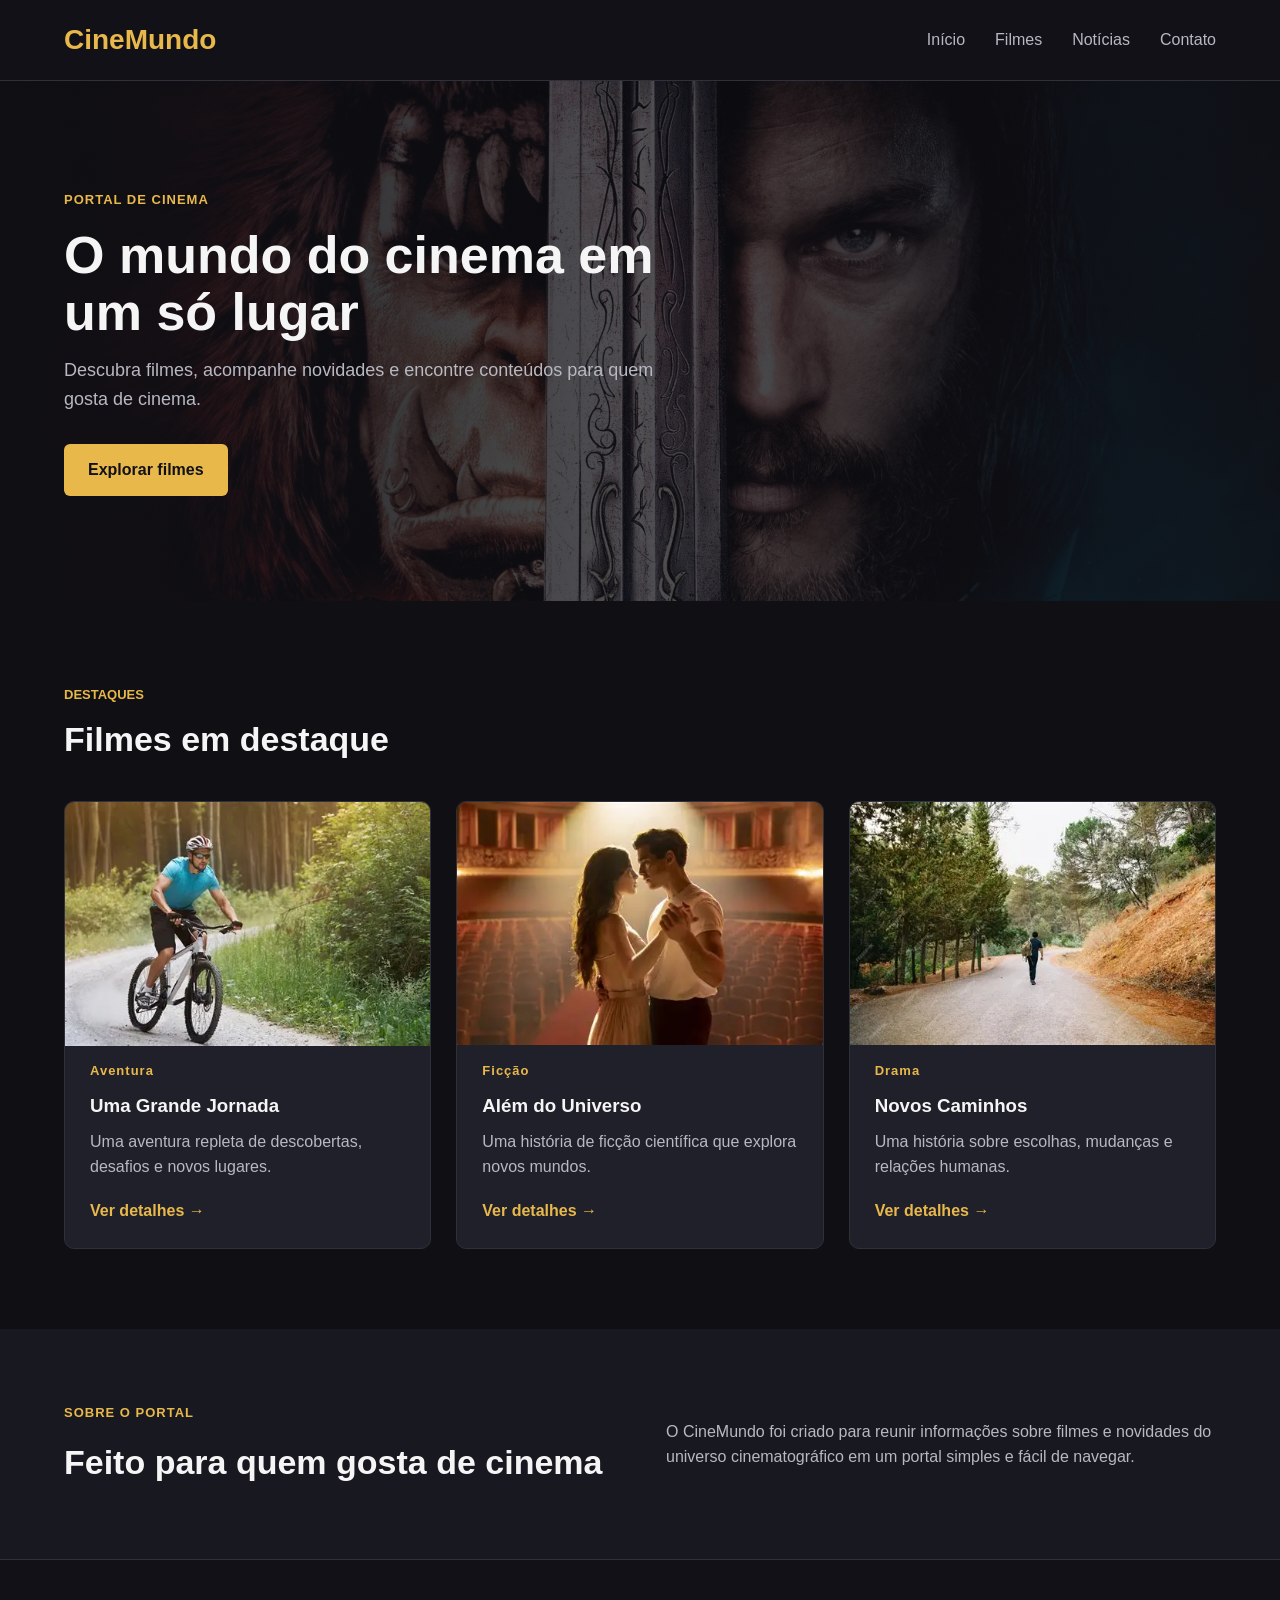
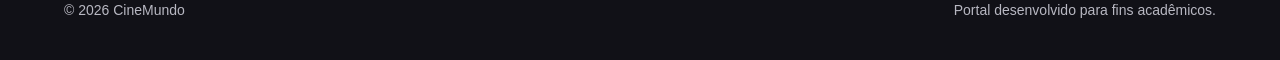
==== index.html @ a2cfa228 "portal-cinema-concluido" ====
<!DOCTYPE html>
<html lang="pt-BR">
<head>
    <meta charset="UTF-8">
    <meta name="viewport" content="width=device-width, initial-scale=1.0">
    <title>CineMundo - Início</title>
    <link rel="stylesheet" href="css/style.css">
    <link rel="stylesheet" href="css/reset.css">
    <link rel="stylesheet" href="css/global.css">
    <link rel="stylesheet" href="css/home.css">
</head>

<body>

    <header>
        <div class="container cabecalho">
            <a href="index.html" class="logo">CineMundo</a>

            <nav>
                <ul>
                    <li><a href="index.html">Início</a></li>
                    <li><a href="filmes.html">Filmes</a></li>
                    <li><a href="noticias.html">Notícias</a></li>
                    <li><a href="contato.html">Contato</a></li>
                </ul>
            </nav>
        </div>
    </header>

    <main>

        <section class="destaque">
            <div class="container destaque-conteudo">
                <div>
                    <span class="categoria">PORTAL DE CINEMA</span>
                    <h1>O mundo do cinema em um só lugar</h1>
                    <p>
                        Descubra filmes, acompanhe novidades e encontre
                        conteúdos para quem gosta de cinema.
                    </p>

                    <a href="filmes.html" class="botao">Explorar filmes</a>
                </div>
            </div>
        </section>

        <section class="secao">
            <div class="container">
                <div class="titulo-secao">
                    <span>DESTAQUES</span>
                    <h2>Filmes em destaque</h2>
                </div>

                <div class="cards">

                    <article class="card">
                        <div class="imagem-card">
                            <img src="img/filme1.webp" alt="Imagem do filme Uma Grande Jornada">
                        </div>
                        <div class="card-conteudo">
                            <span class="categoria">Aventura</span>
                            <h3>Uma Grande Jornada</h3>
                            <p>
                                Uma aventura repleta de descobertas,
                                desafios e novos lugares.
                            </p>
                            <a href="filmes.html">Ver detalhes →</a>
                        </div>
                    </article>

                    <article class="card">
                        <div class="imagem-card">
                            <img src="img/filme2.webp" alt="Imagem do filme Além do Universo">
                        </div>
                        <div class="card-conteudo">
                            <span class="categoria">Ficção</span>
                            <h3>Além do Universo</h3>
                            <p>
                                Uma história de ficção científica que
                                explora novos mundos.
                            </p>
                            <a href="filmes.html">Ver detalhes →</a>
                        </div>
                    </article>

                    <article class="card">
                        <div class="imagem-card">
                            <img src="img/filme3.webp" alt="Imagem do filme Novos Caminhos">
                        </div>
                        <div class="card-conteudo">
                            <span class="categoria">Drama</span>
                            <h3>Novos Caminhos</h3>
                            <p>
                                Uma história sobre escolhas, mudanças
                                e relações humanas.
                            </p>
                            <a href="filmes.html">Ver detalhes →</a>
                        </div>
                    </article>

                </div>
            </div>
        </section>

        <section class="sobre">
            <div class="container sobre-conteudo">
                <div>
                    <span class="categoria">SOBRE O PORTAL</span>
                    <h2>Feito para quem gosta de cinema</h2>
                </div>

                <p>
                    O CineMundo foi criado para reunir informações sobre
                    filmes e novidades do universo cinematográfico em
                    um portal simples e fácil de navegar.
                </p>
            </div>
        </section>

    </main>

    <footer>
        <div class="container rodape">
            <p>© 2026 CineMundo</p>
            <p>Portal desenvolvido para fins acadêmicos.</p>
        </div>
    </footer>

</body>
</html>
---- css/global.css ----
/* VARIÁVEIS */

:root {
    --fundo: #0f0f14;
    --fundo-secundario: #181820;
    --cartao: #20202a;
    --texto: #f5f5f5;
    --texto-secundario: #b8b8c2;
    --destaque: #e8b84b;
    --borda: #30303a;

    --largura: 1200px;
}

/* CONFIGURAÇÕES GERAIS */

body {
    font-family: Arial, Helvetica, sans-serif;
    background-color: var(--fundo);
    color: var(--texto);
    line-height: 1.6;
}

.container {
    width: 90%;
    max-width: var(--largura);
    margin: 0 auto;
}

a {
    color: inherit;
}

/* CABEÇALHO */

header {
    background-color: #111117;
    border-bottom: 1px solid var(--borda);
}

.cabecalho {
    min-height: 80px;
    display: flex;
    align-items: center;
    justify-content: space-between;
    gap: 30px;
}

.logo {
    font-size: 28px;
    font-weight: bold;
    color: var(--destaque);
}

nav ul {
    display: flex;
    align-items: center;
    gap: 30px;
}

nav a {
    color: var(--texto-secundario);
    transition: 0.3s;
}

nav a:hover {
    color: var(--destaque);
}

/* CATEGORIA */

.categoria {
    color: var(--destaque);
    font-size: 13px;
    font-weight: bold;
    letter-spacing: 1px;
}

/* BOTÃO */

.botao {
    display: inline-block;
    background-color: var(--destaque);
    color: #111117;
    padding: 13px 24px;
    border-radius: 6px;
    font-weight: bold;
    transition: 0.3s;
}

.botao:hover {
    transform: translateY(-2px);
    opacity: 0.9;
}

/* TÍTULOS DE PÁGINA */

.cabecalho-pagina {
    background-color: var(--fundo-secundario);
    padding: 70px 0;
}

.cabecalho-pagina h1 {
    font-size: 44px;
    margin: 10px 0;
}

.cabecalho-pagina p {
    color: var(--texto-secundario);
}

/* SEÇÃO */

.secao {
    padding: 80px 0;
}

/* RODAPÉ */

footer {
    background-color: #111117;
    border-top: 1px solid var(--borda);
}

.rodape {
    min-height: 100px;
    display: flex;
    justify-content: space-between;
    align-items: center;
    gap: 20px;
}

.rodape p {
    color: var(--texto-secundario);
    font-size: 14px;
}

/* RESPONSIVIDADE GLOBAL */

@media (max-width: 768px) {

    .cabecalho {
        flex-direction: column;
        padding: 20px 0;
    }

    nav ul {
        flex-wrap: wrap;
        justify-content: center;
        gap: 15px;
    }

    .rodape {
        flex-direction: column;
        justify-content: center;
        text-align: center;
        padding: 25px 0;
    }
}

@media (max-width: 480px) {

    .container {
        width: 92%;
    }

    .logo {
        font-size: 24px;
    }

    .cabecalho-pagina h1 {
        font-size: 36px;
    }
}
---- css/home.css ----
/* PÁGINA INICIAL */

/* DESTAQUE */

.destaque {
    min-height: 520px;

    display: flex;
    align-items: center;

    background:
        linear-gradient(
            90deg,
            rgba(15, 15, 20, 0.98),
            rgba(15, 15, 20, 0.72),
            rgba(15, 15, 20, 0.95)
        ),
        url("../img/destaque.jpg") center/cover;
}

.destaque-conteudo {
    display: flex;
    align-items: center;
}

.destaque h1 {
    max-width: 650px;
    margin: 15px 0;

    font-size: 52px;
    line-height: 1.1;
}

.destaque p {
    max-width: 600px;
    margin-bottom: 30px;

    color: var(--texto-secundario);
    font-size: 18px;
}

/* DESTAQUES */

.titulo-secao {
    margin-bottom: 35px;
}

.titulo-secao span {
    color: var(--destaque);
    font-size: 13px;
    font-weight: bold;
}

.titulo-secao h2 {
    font-size: 34px;
    margin-top: 5px;
}

/* CARDS */

.cards {
    display: flex;
    flex-wrap: wrap;
    gap: 25px;
}

.card {
    flex: 1 1 250px;

    background-color: var(--cartao);

    border: 1px solid var(--borda);
    border-radius: 10px;

    overflow: hidden;
}

.imagem-card {
    height: 230px;

    background-size: cover;
    background-position: center;
}

.imagem-filme1 {
    background-image:
        linear-gradient(135deg, #5b3b25, #d09a52);
}

.imagem-filme2 {
    background-image:
        linear-gradient(135deg, #1e4660, #6e9bb8);
}

.imagem-filme3 {
    background-image:
        linear-gradient(135deg, #422d4c, #9a688b);
}

.card-conteudo {
    padding: 25px;
}

.card h3 {
    margin: 8px 0;
}

.card p {
    color: var(--texto-secundario);
    margin-bottom: 18px;
}

.card a {
    color: var(--destaque);
    font-weight: bold;
}

/* SOBRE */

.sobre {
    background-color: var(--fundo-secundario);
    padding: 70px 0;
}

.sobre-conteudo {
    display: flex;
    justify-content: space-between;
    align-items: center;
    gap: 60px;
}

.sobre h2 {
    font-size: 34px;
    margin-top: 10px;
}

.sobre p {
    max-width: 550px;
    color: var(--texto-secundario);
}

/* RESPONSIVO */

@media (max-width: 768px) {

    .destaque {
        min-height: 450px;
    }

    .destaque h1 {
        font-size: 38px;
    }

    .sobre-conteudo {
        flex-direction: column;
        align-items: flex-start;
        gap: 25px;
    }

    .cards {
        flex-direction: column;
    }

    .card {
        width: 100%;
    }
}

@media (max-width: 480px) {

    .destaque h1 {
        font-size: 32px;
    }

    .titulo-secao h2 {
        font-size: 28px;
    }
}
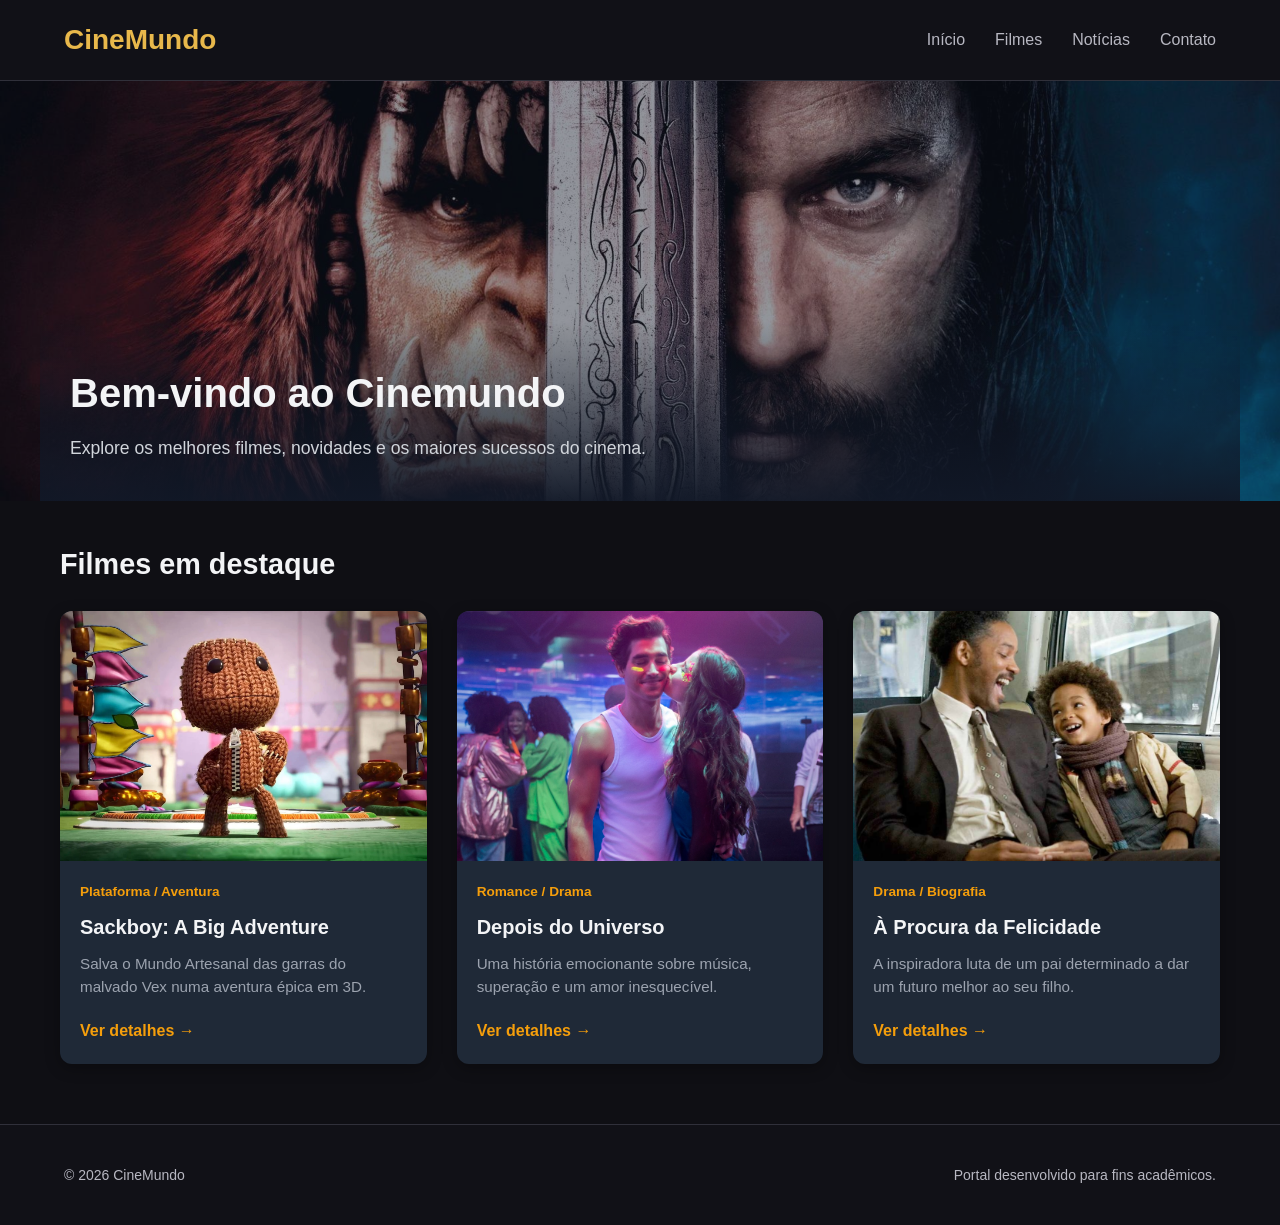
==== commit d9c95786: "Versão 1.1 - Apresentação Individual" ====
--- a/index.html
+++ b/index.html
@@ -1,5 +1,6 @@
 <!DOCTYPE html>
 <html lang="pt-BR">
+
 <head>
     <meta charset="UTF-8">
     <meta name="viewport" content="width=device-width, initial-scale=1.0">
@@ -28,95 +29,54 @@
     </header>
 
     <main>
-
-        <section class="destaque">
-            <div class="container destaque-conteudo">
-                <div>
-                    <span class="categoria">PORTAL DE CINEMA</span>
-                    <h1>O mundo do cinema em um só lugar</h1>
-                    <p>
-                        Descubra filmes, acompanhe novidades e encontre
-                        conteúdos para quem gosta de cinema.
-                    </p>
-
-                    <a href="filmes.html" class="botao">Explorar filmes</a>
-                </div>
+        <section class="banner-destaque">
+            <img src="img/destaque.jpg" alt="Banner de Destaque">
+            <div class="banner-conteudo">
+                <h1>Bem-vindo ao Cinemundo</h1>
+                <p>Explore os melhores filmes, novidades e os maiores sucessos do cinema.</p>
             </div>
         </section>
 
-        <section class="secao">
-            <div class="container">
-                <div class="titulo-secao">
-                    <span>DESTAQUES</span>
-                    <h2>Filmes em destaque</h2>
-                </div>
+        <section class="filmes-destaque">
+            <h2>Filmes em destaque</h2>
 
-                <div class="cards">
+            <div class="grid-cards">
 
-                    <article class="card">
-                        <div class="imagem-card">
-                            <img src="img/filme1.webp" alt="Imagem do filme Uma Grande Jornada">
-                        </div>
-                        <div class="card-conteudo">
-                            <span class="categoria">Aventura</span>
-                            <h3>Uma Grande Jornada</h3>
-                            <p>
-                                Uma aventura repleta de descobertas,
-                                desafios e novos lugares.
-                            </p>
-                            <a href="filmes.html">Ver detalhes →</a>
-                        </div>
-                    </article>
+                <!-- Card 1: Sackboy: A Big Adventure -->
+                <article class="card-filme">
+                    <img src="img/filme1.webp" alt="Sackboy: A Big Adventure">
+                    <div class="card-conteudo">
+                        <span class="genero">Plataforma / Aventura</span>
+                        <h3>Sackboy: A Big Adventure</h3>
+                        <p>Salva o Mundo Artesanal das garras do malvado Vex numa aventura épica em 3D.</p>
+                        <a href="jornada.html" class="btn-detalhes">Ver detalhes &rarr;</a>
+                    </div>
+                </article>
 
-                    <article class="card">
-                        <div class="imagem-card">
-                            <img src="img/filme2.webp" alt="Imagem do filme Além do Universo">
-                        </div>
-                        <div class="card-conteudo">
-                            <span class="categoria">Ficção</span>
-                            <h3>Além do Universo</h3>
-                            <p>
-                                Uma história de ficção científica que
-                                explora novos mundos.
-                            </p>
-                            <a href="filmes.html">Ver detalhes →</a>
-                        </div>
-                    </article>
+                <!-- Card 2: Depois do Universo -->
+                <article class="card-filme">
+                    <img src="img/filme2.jpg" alt="Depois do Universo">
+                    <div class="card-conteudo">
+                        <span class="genero">Romance / Drama</span>
+                        <h3>Depois do Universo</h3>
+                        <p>Uma história emocionante sobre música, superação e um amor inesquecível.</p>
+                        <a href="universo.html" class="btn-detalhes">Ver detalhes &rarr;</a>
+                    </div>
+                </article>
 
-                    <article class="card">
-                        <div class="imagem-card">
-                            <img src="img/filme3.webp" alt="Imagem do filme Novos Caminhos">
-                        </div>
-                        <div class="card-conteudo">
-                            <span class="categoria">Drama</span>
-                            <h3>Novos Caminhos</h3>
-                            <p>
-                                Uma história sobre escolhas, mudanças
-                                e relações humanas.
-                            </p>
-                            <a href="filmes.html">Ver detalhes →</a>
-                        </div>
-                    </article>
+                <!-- Card 3: À Procura da Felicidade -->
+                <article class="card-filme">
+                    <img src="img/filme3.jpg" alt="À Procura da Felicidade">
+                    <div class="card-conteudo">
+                        <span class="genero">Drama / Biografia</span>
+                        <h3>À Procura da Felicidade</h3>
+                        <p>A inspiradora luta de um pai determinado a dar um futuro melhor ao seu filho.</p>
+                        <a href="caminhos.html" class="btn-detalhes">Ver detalhes &rarr;</a>
+                    </div>
+                </article>
 
-                </div>
             </div>
         </section>
-
-        <section class="sobre">
-            <div class="container sobre-conteudo">
-                <div>
-                    <span class="categoria">SOBRE O PORTAL</span>
-                    <h2>Feito para quem gosta de cinema</h2>
-                </div>
-
-                <p>
-                    O CineMundo foi criado para reunir informações sobre
-                    filmes e novidades do universo cinematográfico em
-                    um portal simples e fácil de navegar.
-                </p>
-            </div>
-        </section>
-
     </main>
 
     <footer>
@@ -127,4 +87,5 @@
     </footer>
 
 </body>
+
 </html>
--- a/css/home.css
+++ b/css/home.css
@@ -1,178 +1,141 @@
-/* PÁGINA INICIAL */
+/* ==========================================
+   ESTILOS DA PÁGINA INICIAL (home.css)
+   ================================---------- */
 
-/* DESTAQUE */
-
-.destaque {
-    min-height: 520px;
-
-    display: flex;
-    align-items: center;
-
-    background:
-        linear-gradient(
-            90deg,
-            rgba(15, 15, 20, 0.98),
-            rgba(15, 15, 20, 0.72),
-            rgba(15, 15, 20, 0.95)
-        ),
-        url("../img/destaque.jpg") center/cover;
+/* 1. Banner Principal (Logo abaixo de Cinemundo) */
+.banner-destaque {
+  position: relative;
+  width: 100%;
+  height: 420px;
+  background-color: #111827;
+  overflow: hidden;
+  margin-bottom: 40px;
 }
 
-.destaque-conteudo {
-    display: flex;
-    align-items: center;
+.banner-destaque img {
+  width: 100%;
+  height: 100%;
+  object-fit: cover;
+  object-position: center;
+  opacity: 0.55; /* Deixa a imagem um pouco mais escura para destacar o texto */
+  display: block;
 }
 
-.destaque h1 {
-    max-width: 650px;
-    margin: 15px 0;
-
-    font-size: 52px;
-    line-height: 1.1;
+.banner-conteudo {
+  position: absolute;
+  bottom: 0;
+  left: 0;
+  right: 0;
+  padding: 40px 30px;
+  background: linear-gradient(to top, rgba(17, 24, 39, 0.95), transparent);
+  max-width: 1200px;
+  margin: 0 auto;
 }
 
-.destaque p {
-    max-width: 600px;
-    margin-bottom: 30px;
-
-    color: var(--texto-secundario);
-    font-size: 18px;
+.banner-conteudo h1 {
+  font-size: 2.5rem;
+  color: #f3f4f6;
+  margin-bottom: 10px;
 }
 
-/* DESTAQUES */
-
-.titulo-secao {
-    margin-bottom: 35px;
+.banner-conteudo p {
+  font-size: 1.1rem;
+  color: #d1d5db;
+  max-width: 650px;
+  line-height: 1.5;
 }
 
-.titulo-secao span {
-    color: var(--destaque);
-    font-size: 13px;
-    font-weight: bold;
+
+/* 2. Secção de Filmes em Destaque (Grelha de Cards) */
+.filmes-destaque {
+  max-width: 1200px;
+  margin: 0 auto 60px auto;
+  padding: 0 20px;
 }
 
-.titulo-secao h2 {
-    font-size: 34px;
-    margin-top: 5px;
+.filmes-destaque h2 {
+  font-size: 1.8rem;
+  color: #f3f4f6;
+  margin-bottom: 24px;
 }
 
-/* CARDS */
-
-.cards {
-    display: flex;
-    flex-wrap: wrap;
-    gap: 25px;
+.grid-cards {
+  display: grid;
+  grid-template-columns: repeat(auto-fit, minmax(280px, 1fr));
+  gap: 30px;
 }
 
-.card {
-    flex: 1 1 250px;
-
-    background-color: var(--cartao);
-
-    border: 1px solid var(--borda);
-    border-radius: 10px;
-
-    overflow: hidden;
+.card-filme {
+  background-color: #1f2937;
+  border-radius: 12px;
+  overflow: hidden;
+  box-shadow: 0 4px 15px rgba(0, 0, 0, 0.3);
+  transition: transform 0.3s ease, box-shadow 0.3s ease;
+  display: flex;
+  flex-direction: column;
 }
 
-.imagem-card {
-    height: 230px;
-
-    background-size: cover;
-    background-position: center;
+.card-filme:hover {
+  transform: translateY(-5px);
+  box-shadow: 0 10px 25px rgba(0, 0, 0, 0.5);
 }
 
-.imagem-filme1 {
-    background-image:
-        linear-gradient(135deg, #5b3b25, #d09a52);
-}
-
-.imagem-filme2 {
-    background-image:
-        linear-gradient(135deg, #1e4660, #6e9bb8);
-}
-
-.imagem-filme3 {
-    background-image:
-        linear-gradient(135deg, #422d4c, #9a688b);
+.card-filme img {
+  width: 100%;
+  height: 250px;
+  object-fit: cover;
+  display: block;
 }
 
 .card-conteudo {
-    padding: 25px;
+  padding: 20px;
+  display: flex;
+  flex-direction: column;
+  flex: 1;
 }
 
-.card h3 {
-    margin: 8px 0;
+.card-conteudo .genero {
+  display: inline-block;
+  color: #f59e0b;
+  font-size: 0.85rem;
+  font-weight: 600;
+  margin-bottom: 8px;
 }
 
-.card p {
-    color: var(--texto-secundario);
-    margin-bottom: 18px;
+.card-conteudo h3 {
+  font-size: 1.25rem;
+  color: #f3f4f6;
+  margin-bottom: 10px;
 }
 
-.card a {
-    color: var(--destaque);
-    font-weight: bold;
+.card-conteudo p {
+  font-size: 0.95rem;
+  color: #9ca3af;
+  line-height: 1.5;
+  margin-bottom: 20px;
+  flex: 1;
 }
 
-/* SOBRE */
-
-.sobre {
-    background-color: var(--fundo-secundario);
-    padding: 70px 0;
+.btn-detalhes {
+  display: inline-block;
+  color: #f59e0b;
+  font-weight: 600;
+  text-decoration: none;
+  transition: color 0.3s ease, transform 0.2s ease;
 }
 
-.sobre-conteudo {
-    display: flex;
-    justify-content: space-between;
-    align-items: center;
-    gap: 60px;
+.btn-detalhes:hover {
+  color: #fbbf24;
+  transform: translateX(4px);
 }
 
-.sobre h2 {
-    font-size: 34px;
-    margin-top: 10px;
-}
 
-.sobre p {
-    max-width: 550px;
-    color: var(--texto-secundario);
-}
-
-/* RESPONSIVO */
-
+/* Responsividade para telemóveis */
 @media (max-width: 768px) {
-
-    .destaque {
-        min-height: 450px;
-    }
-
-    .destaque h1 {
-        font-size: 38px;
-    }
-
-    .sobre-conteudo {
-        flex-direction: column;
-        align-items: flex-start;
-        gap: 25px;
-    }
-
-    .cards {
-        flex-direction: column;
-    }
-
-    .card {
-        width: 100%;
-    }
-}
-
-@media (max-width: 480px) {
-
-    .destaque h1 {
-        font-size: 32px;
-    }
-
-    .titulo-secao h2 {
-        font-size: 28px;
-    }
+  .banner-destaque {
+    height: 300px;
+  }
+  .banner-conteudo h1 {
+    font-size: 1.8rem;
+  }
 }
